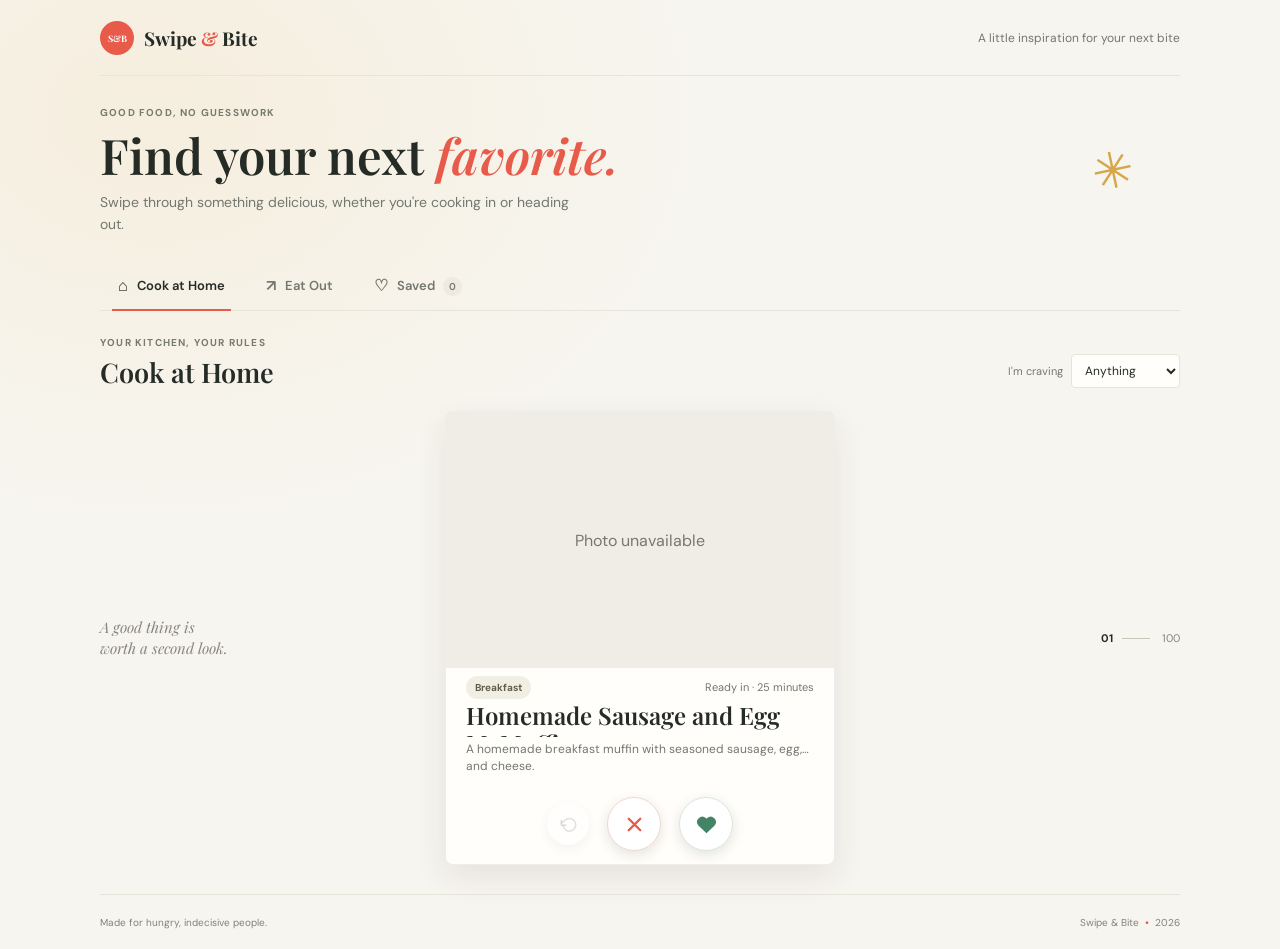
==== projects/project-zed/index.html @ eb1ee6f7 "commit" ====
<!DOCTYPE html>
<html lang="en">
<head>
    <meta charset="UTF-8">
    <meta name="viewport" content="width=device-width, initial-scale=1.0">
    <meta name="description" content="Swipe through delicious ideas for cooking at home or eating out.">
    <meta name="theme-color" content="#f7f5ef">
    <meta name="referrer" content="no-referrer">
    <title>Swipe &amp; Bite</title>
    <link rel="preconnect" href="https://fonts.googleapis.com">
    <link rel="preconnect" href="https://fonts.gstatic.com" crossorigin>
    <link href="https://fonts.googleapis.com/css2?family=DM+Sans:wght@400;500;600;700&family=Playfair+Display:wght@600;700&display=swap" rel="stylesheet">
    <link rel="stylesheet" href="https://unpkg.com/leaflet@1.9.4/dist/leaflet.css" integrity="sha256-p4NxAoJBhIIN+hmNHrzRCf9tD/miZyoHS5obTRR9BMY=" crossorigin="">
    <link rel="stylesheet" href="https://unpkg.com/maplibre-gl@5.6.0/dist/maplibre-gl.css">
    <link rel="stylesheet" href="css/styles.css?v=polish-final-1">
    <script src="js/recipe-data.js" defer></script>
    <script src="js/recipe-data-lunch.js" defer></script>
    <script src="js/recipe-data-dinner.js" defer></script>
    <script src="js/recipe-data-snacks.js" defer></script>
    <script src="js/restaurant-photos.js" defer></script>
    <script src="js/restaurant-data-more.js" defer></script>
    <script src="js/restaurant-photos-more.js" defer></script>
    <script src="https://unpkg.com/leaflet@1.9.4/dist/leaflet.js" integrity="sha256-20nQCchB9co0qIjJZRGuk2/Z9VM+kNiyxNV1lvTlZBo=" crossorigin="" defer></script>
    <script src="https://unpkg.com/maplibre-gl@5.6.0/dist/maplibre-gl.js" defer></script>
    <script src="https://unpkg.com/@maplibre/maplibre-gl-leaflet@0.1.4/leaflet-maplibre-gl.js" defer></script>
    <script src="js/app.js?v=yelp-ratings-final-2" defer></script>
</head>
<body class="app-initializing">
    <div class="app-shell">
        <header class="topbar">
            <a class="brand" href="#home" aria-label="Swipe and Bite home">
                <span class="brand-icon" aria-hidden="true">S&amp;B</span>
                <span class="brand-name">Swipe <span>&amp;</span> Bite</span>
            </a>
            <p class="topbar-note">A little inspiration for your next bite</p>
        </header>

        <main>
            <section class="welcome" aria-labelledby="welcome-title">
                <div>
                    <p class="eyebrow">GOOD FOOD, NO GUESSWORK</p>
                    <h1 id="welcome-title">Find your next <em>favorite.</em></h1>
                    <p class="welcome-copy">Swipe through something delicious, whether you're cooking in or heading out.</p>
                </div>
                <span class="welcome-doodle" aria-hidden="true">✳</span>
            </section>

            <nav class="main-tabs" aria-label="Food discovery pages" role="tablist">
                <button class="main-tab is-active" id="tab-home" type="button" role="tab" aria-selected="true" aria-controls="page-home" data-page="home">
                    <span aria-hidden="true">⌂</span> Cook at Home
                </button>
                <button class="main-tab" id="tab-out" type="button" role="tab" aria-selected="false" aria-controls="page-out" data-page="out" tabindex="-1">
                    <span aria-hidden="true">↗</span> Eat Out
                </button>
                <button class="main-tab saved-tab" id="tab-saved" type="button" role="tab" aria-selected="false" aria-controls="page-saved" data-page="saved" tabindex="-1">
                    <span aria-hidden="true">♡</span> Saved <span class="saved-count" id="saved-count">0</span>
                </button>
            </nav>

            <section class="discovery-page is-active" id="page-home" role="tabpanel" aria-labelledby="tab-home">
                <div class="page-heading">
                    <div>
                        <p class="eyebrow">YOUR KITCHEN, YOUR RULES</p>
                        <h2>Cook at Home</h2>
                    </div>
                    <label class="filter-control" for="home-filter">
                        <span>I'm craving</span>
                        <select id="home-filter">
                            <option value="All">Anything</option>
                            <option value="Breakfast">Breakfast</option>
                            <option value="Lunch">Lunch</option>
                            <option value="Dinner">Dinner</option>
                            <option value="Snacks">Snacks</option>
                        </select>
                    </label>
                </div>
                <div class="discovery-layout">
                    <p class="side-note">A good thing is<br>worth a second look.</p>
                    <div class="card-stage" id="home-stage" aria-live="polite"></div>
                    <div class="side-counter"><span id="home-position">01</span><span class="counter-rule"></span><span id="home-total">06</span></div>
                </div>
            </section>

            <section class="discovery-page" id="page-out" role="tabpanel" aria-labelledby="tab-out" hidden>
                <div class="city-search">
                    <label for="city-select">Where are you eating?</label>
                    <select id="city-select">
                        <option value="Fort Worth, TX">Fort Worth, TX</option>
                    </select>
                </div>
                <div class="page-heading">
                    <div>
                        <p class="eyebrow">A TABLE FOR YOU</p>
                        <h2>Eat Out</h2>
                    </div>
                    <label class="filter-control" for="out-filter">
                        <span>I'm in the mood for</span>
                        <select id="out-filter">
                            <option value="All">Anything</option>
                            <option value="Breakfast">Breakfast</option>
                            <option value="Lunch">Lunch</option>
                            <option value="Dinner">Dinner</option>
                            <option value="Sweet Treat">Sweet Treat</option>
                        </select>
                    </label>
                </div>
                <div class="discovery-layout">
                    <p class="side-note">Good places make<br>good memories.</p>
                    <div class="card-stage" id="out-stage" aria-live="polite"></div>
                    <div class="side-counter"><span id="out-position">01</span><span class="counter-rule"></span><span id="out-total">06</span></div>
                </div>
            </section>

            <section class="saved-page" id="page-saved" role="tabpanel" aria-labelledby="tab-saved" hidden>
                <div class="page-heading saved-heading">
                    <div>
                        <p class="eyebrow">THE GOOD ONES</p>
                        <h2>Your saved bites</h2>
                    </div>
                    <p class="saved-hint">Tap the heart to keep a favorite here.</p>
                </div>
                <div class="saved-groups" id="saved-groups">
                    <section class="saved-group" aria-labelledby="saved-recipes-title">
                        <div class="saved-group-heading">
                            <h3 id="saved-recipes-title">Recipes</h3>
                            <span id="saved-recipes-count">0</span>
                        </div>
                        <div class="saved-grid" id="saved-recipes"></div>
                    </section>
                    <section class="saved-group" aria-labelledby="saved-places-title">
                        <div class="saved-restaurants-heading">
                            <div class="saved-group-heading">
                                <h3 id="saved-places-title">Restaurants</h3>
                                <span id="saved-places-count">0</span>
                            </div>
                            <div class="saved-view-tools">
                                <div class="saved-view-toggle" role="group" aria-label="Saved restaurants view">
                                    <button class="saved-view-button is-active" id="saved-list-button" type="button" data-saved-view="list" aria-pressed="true">List</button>
                                    <button class="saved-view-button" id="saved-map-button" type="button" data-saved-view="map" aria-pressed="false">Map</button>
                                </div>
                            </div>
                        </div>
                        <div class="saved-list-view" id="saved-list-view">
                            <div class="saved-grid" id="saved-places"></div>
                        </div>
                        <section class="saved-map-view" id="saved-map-view" aria-label="Map of saved restaurants" hidden>
                            <div class="saved-map-toolbar">
                                <label class="saved-map-city-filter" for="saved-map-city">City
                                    <select id="saved-map-city"><option value="__all__">All Cities</option></select>
                                </label>
                                <button class="saved-map-location-button" id="saved-map-location" type="button">Use My Location</button>
                                <button class="saved-map-closest-button" id="saved-map-closest" type="button" aria-pressed="false" disabled>Closest to Me</button>
                                <p class="saved-map-status" id="saved-map-status" aria-live="polite"></p>
                            </div>
                            <div class="saved-map-layout">
                                <div class="saved-map-canvas" id="saved-map" role="application" aria-label="Map showing saved restaurants"></div>
                                <aside class="saved-nearest" id="saved-nearest" aria-live="polite" hidden>
                                    <div class="saved-nearest-heading">
                                        <h3>Closest to Me</h3>
                                        <span id="saved-nearest-count"></span>
                                    </div>
                                    <ol id="saved-nearest-list"></ol>
                                </aside>
                            </div>
                        </section>
                    </section>
                </div>
            </section>
        </main>

        <footer class="app-footer"><span>Made for hungry, indecisive people.</span><span>Swipe &amp; Bite <b>•</b> 2026</span></footer>
    </div>

    <dialog class="detail-dialog" id="detail-dialog" aria-labelledby="detail-title">
        <div class="detail-dialog-shell">
            <button class="detail-close" id="detail-close" type="button" aria-label="Close details">×</button>
            <div id="detail-content"></div>
        </div>
    </dialog>
</body>
</html>
---- projects/project-zed/css/styles.css ----
:root {
	color-scheme: light;
	--ink: #252b25;
	--muted: #72786f;
	--paper: #f7f5ef;
	--card: #fffefa;
	--line: #e7e4da;
	--tomato: #e85b4b;
	--tomato-dark: #c9493d;
	--green: #438466;
	--green-dark: #316b52;
	--gold: #d5a64a;
	--display: "Playfair Display", Georgia, serif;
	--body: "DM Sans", sans-serif;
}

* {
	box-sizing: border-box;
}

.app-initializing .app-shell {
	visibility: hidden;
}

body {
	min-width: 320px;
	margin: 0;
	background:
		radial-gradient(ellipse at 12% 12%, rgba(242, 218, 172, 0.25), transparent 34%),
		var(--paper);
	color: var(--ink);
	font-family: var(--body);
	-webkit-font-smoothing: antialiased;
}

button,
select {
	font: inherit;
}

button:focus-visible,
select:focus-visible,
a:focus-visible {
	outline: 3px solid #3974a5;
	outline-offset: 3px;
}

button {
	cursor: pointer;
}

.app-shell {
	width: min(100% - 48px, 1080px);
	margin: 0 auto;
	animation: show-page 420ms ease-out both;
}

.topbar {
	min-height: 76px;
	display: flex;
	align-items: center;
	justify-content: space-between;
	border-bottom: 1px solid var(--line);
}

.brand {
	display: inline-flex;
	align-items: center;
	gap: 10px;
	color: var(--ink);
	text-decoration: none;
}

.brand-icon {
	width: 34px;
	height: 34px;
	flex: 0 0 34px;
	display: grid;
	place-items: center;
	border-radius: 50%;
	background: var(--tomato);
	color: white;
	font-family: var(--display);
	font-size: 9px;
	font-weight: 700;
	white-space: nowrap;
}

.brand-name span {
	color: var(--tomato);
}

.brand-name {
	font-family: var(--display);
	font-size: 19px;
	font-weight: 700;
}

.topbar-note {
	margin: 0;
	color: var(--muted);
	font-size: 12px;
}

.welcome {
	min-height: 175px;
	display: flex;
	align-items: center;
	justify-content: space-between;
	gap: 20px;
	padding: 30px 0 25px;
}

.eyebrow {
	margin: 0 0 9px;
	color: #777b6f;
	font-size: 10px;
	font-weight: 700;
	letter-spacing: 1.2px;
}

h1,
h2,
h3,
p {
	margin-top: 0;
}

.welcome h1 {
	margin: 0;
	font-family: var(--display);
	font-size: clamp(34px, 5vw, 49px);
	font-weight: 600;
	line-height: 1.12;
}

.welcome h1 em {
	color: var(--tomato);
	font-weight: 600;
}

.welcome-copy {
	max-width: 480px;
	margin: 9px 0 0;
	color: var(--muted);
	font-size: 14px;
	line-height: 1.55;
}

.welcome-doodle {
	margin: 0 46px 0 20px;
	color: var(--gold);
	font-size: 50px;
	transform: rotate(-12deg);
}

.main-tabs {
	display: flex;
	align-items: stretch;
	gap: 5px;
	border-bottom: 1px solid var(--line);
}

.main-tab {
	position: relative;
	min-height: 50px;
	padding: 0 18px;
	border: 0;
	background: transparent;
	color: var(--muted);
	font-size: 13px;
	font-weight: 600;
	transition: color 150ms ease;
}

.main-tab::after {
	position: absolute;
	right: 12px;
	bottom: -1px;
	left: 12px;
	height: 2px;
	background: transparent;
	content: "";
}

.main-tab:hover,
.main-tab.is-active {
	color: var(--ink);
}

.main-tab.is-active::after {
	background: var(--tomato);
}

.main-tab > span:first-child {
	margin-right: 6px;
	font-size: 16px;
	vertical-align: -1px;
}

.saved-count {
	min-width: 19px;
	min-height: 19px;
	display: inline-grid;
	place-items: center;
	margin-left: 5px;
	border-radius: 50%;
	background: #eeeae0;
	font-size: 10px;
}

.discovery-page,
.saved-page {
	padding-top: 25px;
}

.page-heading {
	display: flex;
	align-items: end;
	justify-content: space-between;
	gap: 20px;
	margin-bottom: 13px;
}

.page-heading .eyebrow {
	margin-bottom: 5px;
}

.page-heading h2 {
	margin: 0;
	font-family: var(--display);
	font-size: 27px;
	font-weight: 600;
}

.filter-control {
	display: flex;
	align-items: center;
	gap: 8px;
	padding-bottom: 2px;
	color: var(--muted);
	font-size: 11px;
}

.filter-control select {
	max-width: 150px;
	padding: 7px 24px 7px 9px;
	border: 1px solid var(--line);
	border-radius: 4px;
	background: var(--card);
	color: var(--ink);
	font-size: 12px;
}

.discovery-layout {
	min-height: 480px;
	display: grid;
	grid-template-columns: minmax(110px, 1fr) minmax(300px, 390px) minmax(110px, 1fr);
	align-items: center;
	gap: 22px;
	padding: 8px 0 29px;
}

.side-note {
	margin: 0;
	color: #88867c;
	font-family: var(--display);
	font-size: 15px;
	font-style: italic;
	line-height: 1.45;
}

.side-counter {
	display: flex;
	align-items: center;
	justify-content: flex-end;
	gap: 9px;
	color: #88867c;
	font-size: 11px;
	font-variant-numeric: tabular-nums;
}

.side-counter span:first-child {
	width: 3ch;
	color: var(--ink);
	font-weight: 700;
	text-align: right;
}

.side-counter span:last-child {
	width: 3ch;
	text-align: right;
}

.counter-rule {
	width: 28px;
	height: 1px;
	background: #c9c5b9;
}

.card-stage {
	position: relative;
	width: 100%;
	max-width: 390px;
	height: 454px;
	min-height: 0;
	justify-self: center;
}

.food-card {
	position: relative;
	width: 100%;
	height: 100%;
	min-height: 0;
	display: grid;
	grid-template-rows: 256px minmax(0, 1fr) 80px;
	box-sizing: border-box;
	border: 1px solid rgba(37, 43, 37, 0.08);
	border-radius: 8px;
	background: var(--card);
	box-shadow: 0 12px 32px rgba(41, 39, 29, 0.09);
	overflow: hidden;
	animation: card-enter 180ms ease-out both;
}

.food-photo {
	position: relative;
	height: 256px;
	background: #e9e4d9;
	overflow: hidden;
}

.food-photo::after {
	position: absolute;
	inset: 48% 0 0;
	background: linear-gradient(transparent, rgba(19, 22, 17, 0.42));
	content: "";
	pointer-events: none;
}

.food-photo img {
	width: 100%;
	height: 100%;
	display: block;
	object-fit: cover;
	transition: transform 500ms ease;
}

.photo-placeholder {
	min-width: 0;
	min-height: 0;
	display: grid;
	place-items: center;
	padding: 20px;
	background-color: #efede5;
	background-image: radial-gradient(#d7d3c7 0.7px, transparent 0.7px);
	background-size: 14px 14px;
	color: #77786f;
	text-align: center;
}

.photo-placeholder span {
	max-width: 230px;
	font-family: var(--display);
	font-size: 16px;
	line-height: 1.4;
}

.food-photo > .photo-placeholder {
	width: 100%;
	height: 100%;
}

.card-gallery-arrow {
	position: absolute;
	z-index: 2;
	top: 50%;
	width: 34px;
	height: 34px;
	display: grid;
	place-items: center;
	transform: translateY(-50%);
	border: 1px solid rgba(255, 255, 255, 0.7);
	border-radius: 50%;
	background: rgba(37, 43, 37, 0.56);
	color: #fff;
	font-size: 22px;
	line-height: 1;
	transition: background-color 140ms ease, transform 140ms ease;
}

.card-gallery-arrow:hover {
	transform: translateY(-50%) scale(1.06);
	background: rgba(37, 43, 37, 0.78);
}

.card-gallery-previous {
	left: 12px;
}

.card-gallery-next {
	right: 12px;
}

.card-gallery-count {
	position: absolute;
	z-index: 2;
	right: 12px;
	bottom: 12px;
	padding: 5px 8px;
	border-radius: 12px;
	background: rgba(37, 43, 37, 0.72);
	color: white;
	font-size: 10px;
	font-variant-numeric: tabular-nums;
}

.card-gallery-fallback {
	position: absolute;
	inset: 0;
	z-index: 1;
}

.food-card:hover .food-photo img {
	transform: scale(1.035);
}

.photo-label {
	position: absolute;
	z-index: 1;
	bottom: 14px;
	left: 17px;
	color: #fff;
	font-size: 10px;
	font-weight: 700;
	letter-spacing: 1px;
	text-transform: uppercase;
}

.card-content {
	min-height: 0;
	display: grid;
	grid-template-rows: 22px 2.2em minmax(0, 1fr);
	gap: 4px;
	padding: 8px 20px;
	overflow: hidden;
}

.card-meta {
	display: flex;
	align-items: center;
	justify-content: space-between;
	gap: 10px;
	min-width: 0;
	margin: 0;
	color: var(--muted);
	font-size: 11px;
}

.card-meta > span:last-child {
	min-width: 0;
	overflow: hidden;
	text-overflow: ellipsis;
	white-space: nowrap;
}

.category-tag {
	flex: 0 0 auto;
	padding: 5px 9px;
	border-radius: 20px;
	background: #f1eee4;
	color: #625c4d;
	font-size: 10px;
	font-weight: 700;
}

.card-content h3 {
	min-width: 0;
	margin: 0;
	font-family: var(--display);
	font-size: 24px;
	font-weight: 600;
	line-height: 1.15;
	display: -webkit-box;
	-webkit-box-orient: vertical;
	-webkit-line-clamp: 2;
	overflow: hidden;
}

.card-title-row {
	min-width: 0;
	display: flex;
	align-items: flex-start;
	gap: 8px;
	overflow: hidden;
}

.card-title-row h3 {
	flex: 1 1 auto;
}

.card-rating {
	flex: 0 0 auto;
	margin-top: 4px;
	padding: 3px 6px;
	border: 1px solid rgba(176, 127, 33, 0.22);
	border-radius: 4px;
	background: #fbf5e5;
	color: #8b641b;
	font-size: 11px;
	font-weight: 700;
	font-variant-numeric: tabular-nums;
	line-height: 1.2;
	white-space: nowrap;
}

.card-content > p {
	min-height: 0;
	margin: 0;
	color: var(--muted);
	font-size: 12px;
	line-height: 1.35;
	display: -webkit-box;
	-webkit-box-orient: vertical;
	-webkit-line-clamp: 1;
	overflow: hidden;
}

.card-actions {
	display: flex;
	justify-content: center;
	align-items: center;
	gap: 18px;
	min-height: 0;
	padding: 8px 20px;
	box-sizing: border-box;
}

.action-button {
	width: 54px;
	aspect-ratio: 1;
	display: grid;
	place-items: center;
	border: 1px solid transparent;
	border-radius: 50%;
	background: white;
	box-shadow: 0 4px 13px rgba(30, 30, 22, 0.12);
	font-size: 25px;
	line-height: 1;
	transition: transform 140ms ease, box-shadow 140ms ease;
}

.action-button:disabled {
	cursor: default;
	opacity: 0.42;
	transform: none;
}

.undo-button {
	width: 42px;
	font-size: 18px;
}

.undo-button .action-icon {
	width: 19px;
	height: 19px;
}

.action-button:hover {
	transform: none;
	box-shadow: 0 6px 16px rgba(30, 30, 22, 0.17);
}

.action-icon {
	width: 23px;
	height: 23px;
	display: block;
}

.skip-button {
	border-color: #f1d6d1;
	color: var(--tomato);
}

.like-button {
	border-color: #d6e9dd;
	color: var(--green);
}

.empty-card {
	min-height: 454px;
	display: grid;
	align-content: center;
	justify-items: center;
	padding: 32px;
	border: 1px dashed #d8d3c6;
	border-radius: 8px;
	background: rgba(255, 254, 250, 0.7);
	text-align: center;
}

.empty-card-mark {
	margin-bottom: 12px;
	color: var(--tomato);
	font-size: 34px;
}

.empty-card h3 {
	margin: 0 0 8px;
	font-family: var(--display);
	font-size: 24px;
}

.empty-card p {
	max-width: 230px;
	margin: 0;
	color: var(--muted);
	font-size: 13px;
	line-height: 1.5;
}

.saved-page {
	min-height: 460px;
	padding-bottom: 35px;
}

.saved-heading {
	margin-bottom: 26px;
}

.saved-hint {
	margin: 0 0 4px;
	color: var(--muted);
	font-size: 12px;
}

.saved-restaurants-heading {
	display: flex;
	align-items: center;
	justify-content: space-between;
	gap: 8px;
	margin-bottom: 12px;
	padding-bottom: 10px;
	border-bottom: 1px solid var(--line);
}

.saved-restaurants-heading .saved-group-heading {
	min-width: 0;
	margin: 0;
	padding: 0;
	border: 0;
}

.saved-view-tools {
	display: flex;
	align-items: center;
	gap: 14px;
	flex: 0 0 auto;
}

.saved-view-toggle {
	display: inline-flex;
	padding: 3px;
	border: 1px solid var(--line);
	border-radius: 5px;
	background: var(--card);
}

.saved-view-button {
	min-width: 58px;
	min-height: 32px;
	padding: 0 10px;
	border: 0;
	border-radius: 3px;
	background: transparent;
	color: var(--muted);
	font-size: 12px;
	font-weight: 600;
}

.saved-view-button.is-active {
	background: #f1eee4;
	color: var(--ink);
}

.saved-map-toolbar {
	display: flex;
	align-items: center;
	gap: 12px;
	min-height: 44px;
	margin-bottom: 10px;
}

.saved-map-city-filter {
	display: flex;
	align-items: center;
	gap: 8px;
	color: var(--muted);
	font-size: 12px;
}

.saved-map-city-filter select {
	min-width: 145px;
	padding: 8px 26px 8px 10px;
	border: 1px solid var(--line);
	border-radius: 4px;
	background: var(--card);
	color: var(--ink);
	font: inherit;
}

.saved-map-location-button {
	min-height: 35px;
	padding: 0 12px;
	border: 1px solid #d6e9dd;
	border-radius: 4px;
	background: #f1f7f2;
	color: var(--green-dark);
	font-size: 12px;
	font-weight: 600;
}

.saved-map-location-button:hover {
	border-color: var(--green);
}

.saved-map-closest-button {
	min-height: 35px;
	padding: 0 12px;
	border: 1px solid var(--line);
	border-radius: 4px;
	background: var(--card);
	color: var(--muted);
	font-size: 12px;
	font-weight: 600;
}

.saved-map-closest-button[aria-pressed="true"] {
	border-color: #d6e9dd;
	background: #f1f7f2;
	color: var(--green-dark);
}

.saved-map-closest-button:disabled {
	opacity: 0.48;
	cursor: not-allowed;
}

.saved-map-status {
	flex: 1;
	margin: 0;
	color: var(--muted);
	font-size: 11px;
	text-align: right;
}

.saved-map-layout {
	display: grid;
	grid-template-columns: minmax(0, 1fr);
	gap: 16px;
	align-items: stretch;
}

.saved-map-layout.has-nearest {
	grid-template-columns: minmax(0, 1fr) 270px;
}

.saved-map-canvas {
	position: relative;
	width: 100%;
	height: 480px;
	min-height: 360px;
	border: 1px solid var(--line);
	border-radius: 6px;
	background: #e9e8e1;
	overflow: hidden;
}

.saved-map-empty-overlay {
	position: absolute;
	z-index: 500;
	top: 50%;
	left: 50%;
	width: min(310px, calc(100% - 32px));
	margin: 0;
	padding: 13px 16px;
	transform: translate(-50%, -50%);
	border: 1px solid var(--line);
	border-radius: 5px;
	background: rgba(255, 254, 250, 0.96);
	box-shadow: 0 5px 18px rgba(37, 43, 37, 0.12);
	color: var(--muted);
	font-size: 12px;
	line-height: 1.45;
	text-align: center;
	pointer-events: none;
}

.saved-nearest {
	max-height: 480px;
	border: 1px solid var(--line);
	border-radius: 6px;
	background: var(--card);
	overflow: hidden;
}

.saved-nearest-heading {
	display: flex;
	align-items: center;
	justify-content: space-between;
	gap: 8px;
	padding: 12px 13px;
	border-bottom: 1px solid var(--line);
}

.saved-nearest-heading h3 {
	margin: 0;
	font-family: var(--display);
	font-size: 17px;
	font-weight: 600;
}

.saved-nearest-heading span {
	color: var(--muted);
	font-size: 11px;
}

.saved-nearest ol {
	max-height: 426px;
	margin: 0;
	padding: 0;
	list-style: none;
	overflow-y: auto;
}

.saved-nearest button {
	width: 100%;
	min-height: 54px;
	display: grid;
	grid-template-columns: 25px minmax(0, 1fr) auto;
	align-items: center;
	gap: 8px;
	padding: 8px 12px;
	border: 0;
	border-bottom: 1px solid var(--line);
	background: transparent;
	color: var(--ink);
	text-align: left;
}

.saved-nearest button:hover,
.saved-nearest button.is-selected {
	background: #f5f2e9;
}

.saved-nearest-rank {
	color: var(--muted);
	font-size: 11px;
	font-variant-numeric: tabular-nums;
}

.saved-nearest-name {
	font-size: 12px;
	font-weight: 600;
	line-height: 1.3;
}

.saved-nearest-distance {
	color: var(--green-dark);
	font-size: 11px;
	font-variant-numeric: tabular-nums;
}

.saved-map-marker-wrap {
	border: 0;
	background: transparent;
}

.saved-map-marker {
	width: 27px;
	height: 27px;
	display: grid;
	place-items: center;
	border: 2px solid #fffefa;
	border-radius: 50% 50% 50% 4px;
	background: var(--tomato);
	box-shadow: 0 2px 8px rgba(30, 30, 22, 0.32);
	color: white;
	font-size: 10px;
	font-weight: 700;
	transform: rotate(-45deg);
}

.saved-map-marker span {
	transform: rotate(45deg);
}

.saved-map-marker.is-user {
	width: 18px;
	height: 18px;
	border-radius: 50%;
	background: #367fc3;
}

.saved-map-popup {
	width: 235px;
	font-family: var(--body);
	color: var(--ink);
}

.saved-map-popup img {
	width: 100%;
	height: 112px;
	display: block;
	margin-bottom: 8px;
	border-radius: 4px;
	background: #e9e4d9;
	object-fit: cover;
}

.saved-map-popup h3 {
	margin: 0 0 4px;
	font-family: var(--display);
	font-size: 16px;
	line-height: 1.2;
}

.saved-map-popup p {
	margin: 0 0 4px;
	color: var(--muted);
	font-size: 11px;
	line-height: 1.35;
}

.saved-map-popup-actions {
	display: flex;
	flex-wrap: wrap;
	gap: 7px;
	margin-top: 9px;
}

.saved-map-popup-actions button,
.saved-map-popup-actions a {
	flex: 1 1 auto;
	min-height: 30px;
	display: inline-flex;
	align-items: center;
	justify-content: center;
	padding: 0 9px;
	border: 1px solid var(--line);
	border-radius: 4px;
	background: var(--card);
	color: var(--ink);
	font-size: 11px;
	font-weight: 600;
	text-decoration: none;
}

.saved-map-popup-actions button {
	border-color: #d6e9dd;
	background: #f1f7f2;
	color: var(--green-dark);
}

.saved-map-empty {
	min-height: 110px;
	display: grid;
	align-content: center;
	padding: 18px;
	border: 1px dashed var(--line);
	border-radius: 6px;
	color: var(--muted);
	font-size: 12px;
	text-align: center;
}

.saved-groups {
	display: grid;
	grid-template-columns: 1fr 1fr;
	gap: 32px;
}

.saved-groups.is-map-active > .saved-group[aria-labelledby="saved-places-title"] {
	grid-column: 1 / -1;
}

.saved-group-heading {
	min-width: 0;
	display: flex;
	align-items: center;
	gap: 9px;
	margin-bottom: 12px;
	padding-bottom: 10px;
	border-bottom: 1px solid var(--line);
}

.saved-group-heading h3 {
	margin: 0;
	font-family: var(--display);
	font-size: 19px;
	font-weight: 600;
}

.saved-group-heading > span {
	min-width: 20px;
	padding: 3px 6px;
	border-radius: 12px;
	background: #eeeae0;
	color: var(--muted);
	font-size: 10px;
	text-align: center;
}

.saved-grid {
	display: grid;
	grid-template-columns: repeat(2, minmax(0, 1fr));
	gap: 12px;
}

.saved-card {
	min-width: 0;
	border: 1px solid var(--line);
	border-radius: 6px;
	background: var(--card);
	overflow: hidden;
}

.saved-card img {
	width: 100%;
	height: 105px;
	display: block;
	background: #e9e4d9;
	object-fit: cover;
}

.saved-card > .photo-placeholder {
	width: 100%;
	height: 105px;
}

.saved-card-body {
	padding: 10px 11px 11px;
}

.saved-card-body .category-tag {
	display: inline-block;
	margin-bottom: 6px;
	font-size: 9px;
}

.saved-card-body h4 {
	margin: 0 0 7px;
	font-family: var(--display);
	font-size: 15px;
	font-weight: 600;
	line-height: 1.25;
}

.saved-card-body p {
	margin: 0 0 8px;
	color: var(--muted);
	font-size: 10px;
}

.remove-saved {
	padding: 0;
	border: 0;
	background: transparent;
	color: var(--tomato-dark);
	font-size: 10px;
	font-weight: 600;
}

.remove-saved:hover {
	text-decoration: underline;
}

.saved-empty {
	grid-column: 1 / -1;
	margin: 0;
	padding: 16px 0;
	color: #89887f;
	font-size: 12px;
}

.app-footer {
	min-height: 55px;
	display: flex;
	align-items: center;
	justify-content: space-between;
	gap: 12px;
	border-top: 1px solid var(--line);
	color: #838177;
	font-size: 10px;
}

.app-footer b {
	padding: 0 3px;
	color: var(--tomato);
}

[hidden] {
	display: none !important;
}

@keyframes show-page {
	from { opacity: 0; }
	to { opacity: 1; }
}

@keyframes card-enter {
	from { opacity: 0.72; }
	to { opacity: 1; }
}

@media (max-width: 700px) {
	.app-shell {
		width: min(100% - 32px, 520px);
	}

	.topbar {
		min-height: 66px;
	}

	.welcome {
		min-height: 150px;
		padding: 26px 0 22px;
	}

	.welcome-doodle {
		margin: 0 9px 0 0;
		font-size: 38px;
	}

	.discovery-layout {
		min-height: 0;
		grid-template-columns: 1fr auto;
		gap: 10px;
		padding-top: 8px;
	}

	.card-stage {
		grid-column: 1 / -1;
		grid-row: 1;
		max-width: 390px;
		height: 420px;
	}

	.side-note {
		grid-column: 1;
		font-size: 12px;
	}

	.side-counter {
		grid-column: 2;
	}
}

@media (max-width: 470px) {
	.app-shell {
		width: min(100% - 24px, 420px);
	}

	.topbar-note {
		max-width: 120px;
		text-align: right;
		font-size: 10px;
	}

	.brand-name {
		font-size: 17px;
	}

	.welcome h1 {
		max-width: 300px;
		font-size: 36px;
	}

	.welcome-copy {
		max-width: 300px;
		font-size: 12px;
	}

	.welcome-doodle {
		font-size: 30px;
	}

	.main-tab {
		flex: 1 1 auto;
		padding: 0 6px;
		font-size: 11px;
	}

	.main-tab > span:first-child {
		margin-right: 3px;
		font-size: 14px;
	}

	.page-heading {
		align-items: flex-start;
	}

	.page-heading h2 {
		font-size: 23px;
	}

	.filter-control {
		flex-direction: column;
		align-items: flex-end;
		gap: 4px;
		font-size: 10px;
	}

	.filter-control select {
		max-width: 130px;
		font-size: 11px;
	}

	.empty-card {
		min-height: 420px;
	}

	.food-card {
		grid-template-rows: 225px minmax(0, 1fr) 72px;
	}

	.food-photo {
		height: 225px;
	}

	.card-content {
		grid-template-rows: 22px 2.2em minmax(0, 1fr);
		gap: 4px;
		padding: 8px 16px;
	}

	.card-content h3 {
		font-size: 22px;
	}

	.card-content > p {
		font-size: 11px;
	}

	.card-actions {
		gap: 16px;
		padding: 6px 16px;
	}

	.action-button {
		width: 49px;
	}

	.undo-button {
		width: 39px;
	}

	.saved-groups {
		grid-template-columns: 1fr;
		gap: 24px;
	}

	.saved-group,
	.saved-map-view,
	.saved-map-layout {
		width: 100%;
		min-width: 0;
	}

	.saved-restaurants-heading {
		align-items: flex-start;
		flex-direction: column;
	}

	.saved-restaurants-heading .saved-view-tools {
		width: 100%;
		justify-content: flex-start;
	}

	.saved-map-toolbar {
		width: 100%;
		min-width: 0;
	}

	.saved-map-city-filter {
		min-width: 0;
	}

	.saved-map-city-filter select {
		min-width: 0;
		max-width: 100%;
	}

	.saved-view-tools {
		align-items: flex-end;
		flex-direction: column;
		gap: 7px;
	}

	.saved-restaurants-heading .saved-view-tools {
		align-items: center;
		flex-direction: row;
	}

	.saved-map-toolbar {
		flex-wrap: wrap;
	}

	.saved-map-layout {
		grid-template-columns: 1fr;
	}

	.saved-map-canvas {
		height: 420px;
		min-height: 320px;
	}

	.saved-nearest {
		max-height: 250px;
	}

	.saved-nearest ol {
		max-height: 196px;
	}

	.saved-hint {
		max-width: 112px;
		text-align: right;
		font-size: 10px;
	}

	.saved-grid {
		grid-template-columns: repeat(2, minmax(0, 1fr));
	}

	.app-footer {
		font-size: 9px;
	}
}

@media (prefers-reduced-motion: reduce) {
	*,
	*::before,
	*::after {
		animation-duration: 0.01ms !important;
		animation-iteration-count: 1 !important;
		scroll-behavior: auto !important;
		transition-duration: 0.01ms !important;
	}
}

.city-search {
	display: flex;
	align-items: center;
	gap: 12px;
	padding: 16px 0 0;
}

.city-search label {
	font-family: var(--display);
	font-size: 17px;
	font-weight: 600;
}

.city-search select {
	min-width: 150px;
	padding: 8px 28px 8px 10px;
	border: 1px solid var(--line);
	border-radius: 4px;
	background: var(--card);
	color: var(--ink);
	font-size: 12px;
}

.food-card,
.saved-card {
	cursor: pointer;
}

.food-card {
	touch-action: pan-y;
}

.food-card:focus-visible,
.saved-card:focus-visible {
	outline: 3px solid #3974a5;
	outline-offset: 3px;
}

.detail-dialog {
	width: min(900px, calc(100vw - 32px));
	max-width: none;
	max-height: min(88vh, 780px);
	padding: 0;
	border: 1px solid var(--line);
	border-radius: 8px;
	background: var(--card);
	color: var(--ink);
	box-shadow: 0 24px 70px rgba(30, 30, 22, 0.25);
	overflow: auto;
}

.detail-dialog::backdrop {
	background: rgba(34, 36, 30, 0.58);
	backdrop-filter: blur(2px);
}

.detail-dialog-shell {
	position: relative;
	min-height: 100%;
}

.detail-close {
	position: absolute;
	z-index: 4;
	top: 12px;
	right: 12px;
	width: 38px;
	height: 38px;
	display: grid;
	place-items: center;
	border: 1px solid rgba(37, 43, 37, 0.12);
	border-radius: 50%;
	background: rgba(255, 254, 250, 0.94);
	color: var(--ink);
	font-size: 24px;
	line-height: 1;
}

.detail-layout {
	display: grid;
	grid-template-columns: minmax(250px, 0.9fr) minmax(0, 1.1fr);
	min-height: 520px;
}

.detail-hero-image {
	width: 100%;
	height: 100%;
	min-height: 520px;
	display: block;
	background: #e9e4d9;
	object-fit: cover;
}

.detail-gallery {
	min-width: 0;
	height: 580px;
	min-height: 520px;
	display: flex;
	flex-direction: column;
	background: #efede5;
}

.gallery-main {
	position: relative;
	min-height: 0;
	height: auto;
	flex: 1 1 auto;
	overflow: hidden;
}

.gallery-image-fallback {
	position: absolute;
	inset: 0;
}

.gallery-main .detail-hero-image {
	position: absolute;
	inset: 0;
	min-height: 0;
}

.gallery-arrow {
	position: absolute;
	z-index: 1;
	top: 50%;
	width: 38px;
	height: 38px;
	display: grid;
	place-items: center;
	transform: translateY(-50%);
	border: 1px solid rgba(37, 43, 37, 0.12);
	border-radius: 50%;
	background: rgba(255, 254, 250, 0.92);
	color: var(--ink);
	font-size: 25px;
	line-height: 1;
}

.gallery-previous {
	left: 12px;
}

.gallery-next {
	right: 12px;
}

.gallery-count {
	position: absolute;
	z-index: 1;
	right: 12px;
	bottom: 12px;
	padding: 5px 8px;
	border-radius: 12px;
	background: rgba(37, 43, 37, 0.72);
	color: white;
	font-size: 10px;
	font-variant-numeric: tabular-nums;
}

.gallery-credit:empty {
	display: none;
}

.gallery-credit:not(:empty) {
	position: absolute;
	z-index: 1;
	bottom: 12px;
	left: 12px;
	max-width: calc(100% - 95px);
	padding: 5px 8px;
	border-radius: 3px;
	background: rgba(37, 43, 37, 0.72);
	color: white;
	font-size: 9px;
}

.gallery-thumbnails {
	display: flex;
	gap: 7px;
	padding: 9px;
	overflow-x: auto;
}

.gallery-thumbnail {
	width: 55px;
	height: 45px;
	flex: 0 0 55px;
	padding: 0;
	border: 2px solid transparent;
	border-radius: 4px;
	background: transparent;
	overflow: hidden;
}

.gallery-thumbnail.is-active {
	border-color: var(--tomato);
}

.gallery-thumbnail img {
	width: 100%;
	height: 100%;
	display: block;
	object-fit: cover;
}

.empty-gallery,
.empty-gallery .photo-placeholder {
	min-height: 0;
	height: 100%;
}

.empty-gallery {
	flex: 1 0 520px;
}

.empty-gallery .photo-placeholder {
	flex: 1 1 auto;
}

.detail-source-row {
	margin-top: 20px;
}

.detail-source {
	margin: 0 0 9px;
	color: var(--muted);
	font-size: 11px;
}

.detail-source a {
	color: var(--green-dark);
	font-weight: 600;
}

.detail-link-button:disabled {
	background: #f2f0e9;
	color: #99978c;
	cursor: not-allowed;
}

.detail-body {
	padding: 34px 34px 30px;
}

.detail-body > .eyebrow {
	margin: 0 45px 10px 0;
}

.detail-heading-row {
	display: flex;
	align-items: flex-start;
	justify-content: space-between;
	gap: 12px;
}

.detail-heading-row h2 {
	margin: 0 0 10px;
	font-family: var(--display);
	font-size: 30px;
	font-weight: 600;
	line-height: 1.15;
}

.detail-heading-row .category-tag {
	flex: 0 0 auto;
	margin-top: 4px;
}

.detail-description {
	margin: 0 0 17px;
	color: var(--muted);
	font-size: 13px;
	line-height: 1.55;
}

.detail-fact {
	display: flex;
	justify-content: space-between;
	gap: 12px;
	margin: 0 0 22px;
	padding: 11px 0;
	border-top: 1px solid var(--line);
	border-bottom: 1px solid var(--line);
	font-size: 12px;
}

.detail-fact span {
	color: var(--muted);
}

.detail-columns {
	display: grid;
	grid-template-columns: minmax(0, 0.8fr) minmax(0, 1.2fr);
	gap: 20px;
}

.detail-columns h3,
.popular-dishes h3 {
	margin: 0 0 9px;
	font-family: var(--display);
	font-size: 18px;
	font-weight: 600;
}

.detail-columns ul,
.detail-columns ol,
.popular-dishes ul {
	margin: 0;
	padding-left: 18px;
	color: var(--muted);
	font-size: 11px;
	line-height: 1.55;
}

.detail-columns li,
.popular-dishes li {
	padding-left: 2px;
	margin-bottom: 6px;
}

.detail-save-button,
.detail-link-button {
	min-height: 39px;
	display: inline-flex;
	align-items: center;
	justify-content: center;
	padding: 0 13px;
	border: 1px solid var(--line);
	border-radius: 4px;
	background: var(--card);
	color: var(--ink);
	font-size: 11px;
	font-weight: 600;
	text-decoration: none;
}

.detail-save-button {
	margin-top: 20px;
	border-color: #d6e9dd;
	color: var(--green-dark);
}

.detail-link-button:hover,
.detail-save-button:hover {
	border-color: var(--tomato);
}

.restaurant-detail-layout .detail-gallery,
.restaurant-detail-layout .gallery-main {
	max-height: 630px;
}

.restaurant-facts {
	display: grid;
	grid-template-columns: 1fr 1fr;
	gap: 11px 16px;
	margin: 0 0 20px;
}

.restaurant-facts div {
	min-width: 0;
}

.restaurant-facts dt {
	margin-bottom: 3px;
	color: var(--muted);
	font-size: 10px;
}

.restaurant-facts dd {
	margin: 0;
	font-size: 12px;
	line-height: 1.4;
	 overflow-wrap: anywhere;
}

.popular-dishes {
	margin-top: 3px;
}

.customer-photos {
	margin-top: 18px;
}

.customer-photos h3 {
	margin: 0;
	font-family: var(--display);
	font-size: 18px;
	font-weight: 600;
}

.customer-photos-heading {
	display: flex;
	align-items: center;
	justify-content: space-between;
	gap: 10px;
	margin-bottom: 9px;
}

.customer-photos-all {
	padding: 6px 11px;
	border: 1px solid #d6e9dd;
	border-radius: 4px;
	background: #f1f7f2;
	color: var(--green-dark);
	font-size: 11px;
	font-weight: 600;
}

.customer-photos-all:hover {
	border-color: var(--tomato);
}

.customer-photo-grid {
	display: grid;
	grid-template-columns: repeat(3, minmax(0, 1fr));
	gap: 7px;
}

.customer-photo {
	position: relative;
	aspect-ratio: 1;
	padding: 0;
	border: 0;
	border-radius: 4px;
	overflow: hidden;
	background: var(--line);
	cursor: pointer;
}

.customer-photo img {
	width: 100%;
	height: 100%;
	display: block;
	object-fit: cover;
}

.customer-photo-more {
	position: absolute;
	inset: 0;
	display: grid;
	place-items: center;
	background: rgba(37, 43, 37, 0.6);
	color: white;
	font-size: 17px;
	font-weight: 600;
}

.customer-photos-empty {
	margin: 9px 0 8px;
	color: var(--muted);
	font-size: 11px;
	line-height: 1.5;
}

.customer-photos .detail-source {
	margin: 9px 0 0;
}

.guest-gallery {
	position: relative;
	height: calc(min(88vh, 780px) - 2px);
	display: flex;
	flex-direction: column;
	overflow-y: auto;
	background: var(--card);
}

.guest-gallery-bar {
	position: sticky;
	top: 0;
	z-index: 1;
	display: flex;
	align-items: center;
	justify-content: space-between;
	gap: 12px;
	padding: 16px 62px 14px 20px;
	border-bottom: 1px solid var(--line);
	background: var(--card);
}

.guest-gallery-bar span {
	color: var(--muted);
	font-size: 11px;
}

.guest-back,
.guest-viewer-back {
	padding: 8px 12px;
	border: 1px solid var(--line);
	border-radius: 4px;
	background: var(--card);
	color: var(--ink);
	font-size: 12px;
	font-weight: 600;
}

.guest-back:hover,
.guest-viewer-back:hover {
	border-color: var(--tomato);
}

.guest-grid {
	display: grid;
	grid-template-columns: repeat(4, minmax(0, 1fr));
	gap: 8px;
	padding: 16px 20px 24px;
}

.guest-grid-photo {
	aspect-ratio: 1;
	padding: 0;
	border: 0;
	border-radius: 4px;
	overflow: hidden;
	background: var(--line);
	cursor: pointer;
}

.guest-grid-photo img {
	width: 100%;
	height: 100%;
	display: block;
	object-fit: cover;
	transition: transform 0.2s ease;
}

.guest-grid-photo:hover img {
	transform: scale(1.04);
}

.guest-viewer {
	position: absolute;
	inset: 0;
	z-index: 2;
	display: flex;
	align-items: center;
	justify-content: center;
	background: #1d211c;
}

.guest-viewer[hidden] {
	display: none;
}

.guest-viewer-image {
	max-width: 100%;
	max-height: 100%;
	display: block;
	object-fit: contain;
}

.guest-viewer-back {
	position: absolute;
	top: 14px;
	left: 14px;
	z-index: 1;
}

.guest-viewer-arrow {
	position: absolute;
	top: 50%;
	width: 42px;
	height: 42px;
	display: grid;
	place-items: center;
	transform: translateY(-50%);
	border: 1px solid rgba(37, 43, 37, 0.12);
	border-radius: 50%;
	background: rgba(255, 254, 250, 0.92);
	color: var(--ink);
	font-size: 26px;
	line-height: 1;
}

.guest-viewer-prev {
	left: 14px;
}

.guest-viewer-next {
	right: 14px;
}

.guest-viewer-caption {
	position: absolute;
	right: 14px;
	bottom: 14px;
	left: 14px;
	display: flex;
	align-items: center;
	justify-content: space-between;
	gap: 12px;
	color: white;
	font-size: 11px;
}

.guest-viewer-caption a {
	padding: 5px 9px;
	border-radius: 3px;
	background: rgba(37, 43, 37, 0.72);
	color: white;
}

.guest-viewer-count {
	padding: 5px 9px;
	border-radius: 12px;
	background: rgba(37, 43, 37, 0.72);
	font-variant-numeric: tabular-nums;
}

@media (max-width: 600px) {
	.guest-gallery {
		height: calc(92vh - 2px);
	}

	.guest-grid {
		grid-template-columns: repeat(3, minmax(0, 1fr));
		padding: 14px 14px 20px;
	}

	.guest-gallery-bar {
		padding: 14px 58px 12px 14px;
	}

	.guest-gallery-bar span {
		display: none;
	}
}

.detail-actions {
	display: flex;
	flex-wrap: wrap;
	gap: 8px;
	margin-top: 17px;
}

.detail-actions .detail-save-button {
	margin: 0;
	background: #f1f7f2;
}

@media (max-width: 600px) {
	.detail-dialog {
		width: calc(100vw - 20px);
		max-height: 92vh;
	}

	.detail-layout {
		grid-template-columns: 1fr;
	}

	.detail-hero-image {
		height: 230px;
		min-height: 230px;
	}

	.detail-gallery,
	.empty-gallery {
		height: auto;
		min-height: 230px;
	}

	.gallery-main,
	.empty-gallery .photo-placeholder {
		min-height: 230px;
		height: 230px;
		flex: 0 0 230px;
	}

	.gallery-main .detail-hero-image {
		height: 230px;
		min-height: 0;
	}

	.detail-body {
		padding: 23px 20px 24px;
	}

	.detail-heading-row h2 {
		font-size: 25px;
	}

	.restaurant-detail-layout .gallery-main {
		max-height: 260px;
	}
}

@media (max-width: 390px) {
	.city-search {
		align-items: flex-start;
		flex-direction: column;
		gap: 7px;
	}

	.city-search select {
		width: 100%;
	}

	.detail-columns {
		grid-template-columns: 1fr;
		gap: 16px;
	}

	.restaurant-facts {
		grid-template-columns: 1fr;
	}
}

@media (max-width: 319px) {
	body {
		min-width: 0;
	}

	.app-shell {
		width: calc(100% - 16px);
	}

	.saved-map-layout {
		grid-template-columns: minmax(0, 1fr);
	}

	.saved-map-canvas {
		width: 100%;
		min-width: 0;
		height: 360px;
	}

	.saved-map-toolbar {
		flex-wrap: wrap;
	}

	.saved-map-city-filter select {
		min-width: 120px;
	}
}
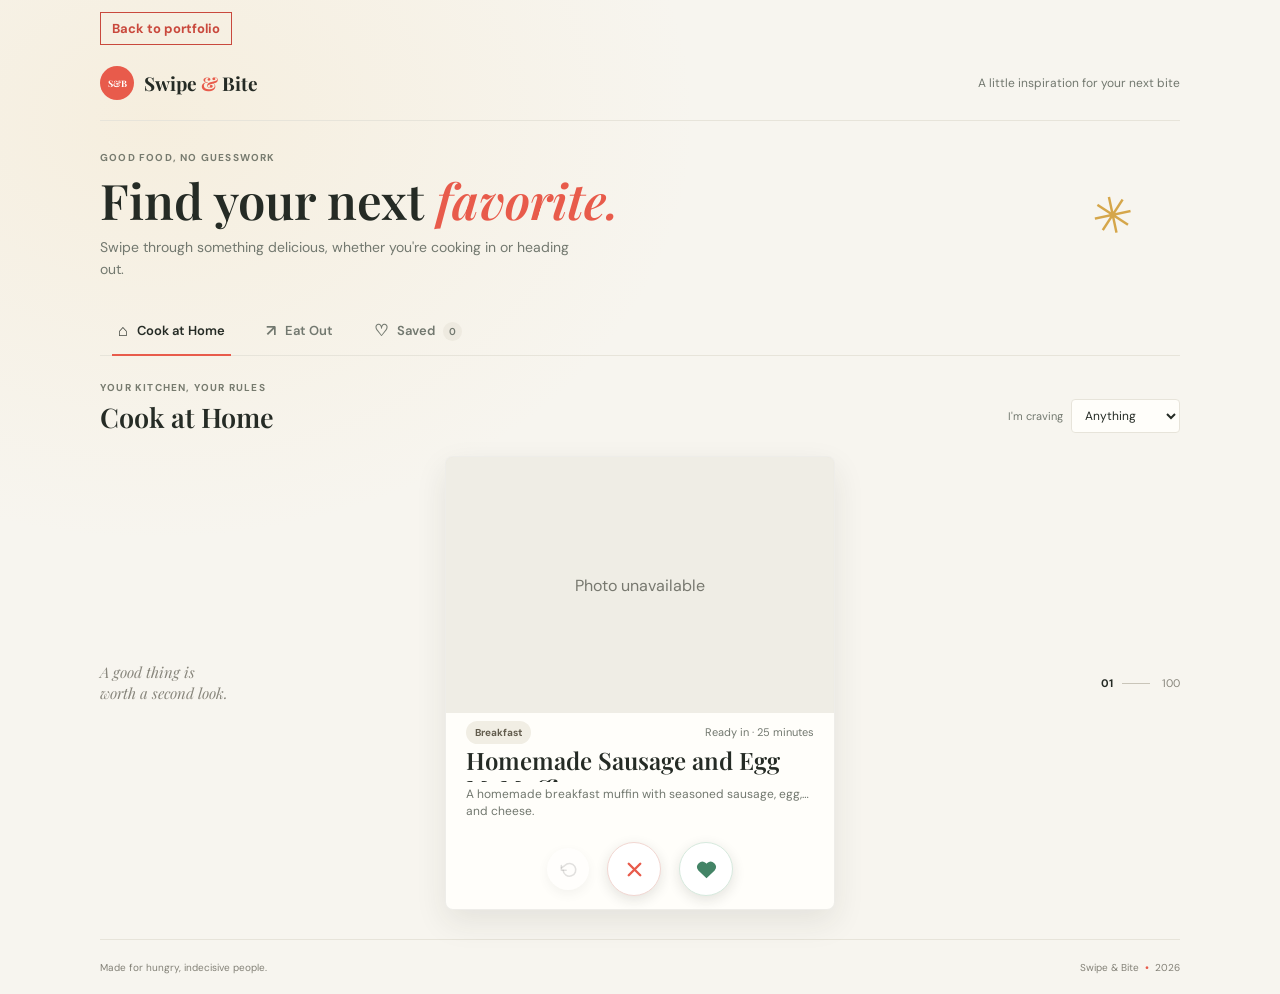
==== commit 705473c0: "commit" ====
--- a/projects/project-zed/index.html
+++ b/projects/project-zed/index.html
@@ -27,6 +27,7 @@
 </head>
 <body class="app-initializing">
     <div class="app-shell">
+        <a class="portfolio-back-link" href="../../index.html">Back to portfolio</a>
         <header class="topbar">
             <a class="brand" href="#home" aria-label="Swipe and Bite home">
                 <span class="brand-icon" aria-hidden="true">S&amp;B</span>
--- a/projects/project-zed/css/styles.css
+++ b/projects/project-zed/css/styles.css
@@ -55,6 +55,22 @@
 	animation: show-page 420ms ease-out both;
 }
 
+.portfolio-back-link {
+	display: inline-block;
+	margin-top: 12px;
+	padding: 7px 11px;
+	border: 1px solid var(--tomato-dark);
+	color: var(--tomato-dark);
+	font-size: 13px;
+	font-weight: 700;
+	text-decoration: none;
+}
+
+.portfolio-back-link:hover {
+	background: var(--tomato-dark);
+	color: #fff;
+}
+
 .topbar {
 	min-height: 76px;
 	display: flex;
